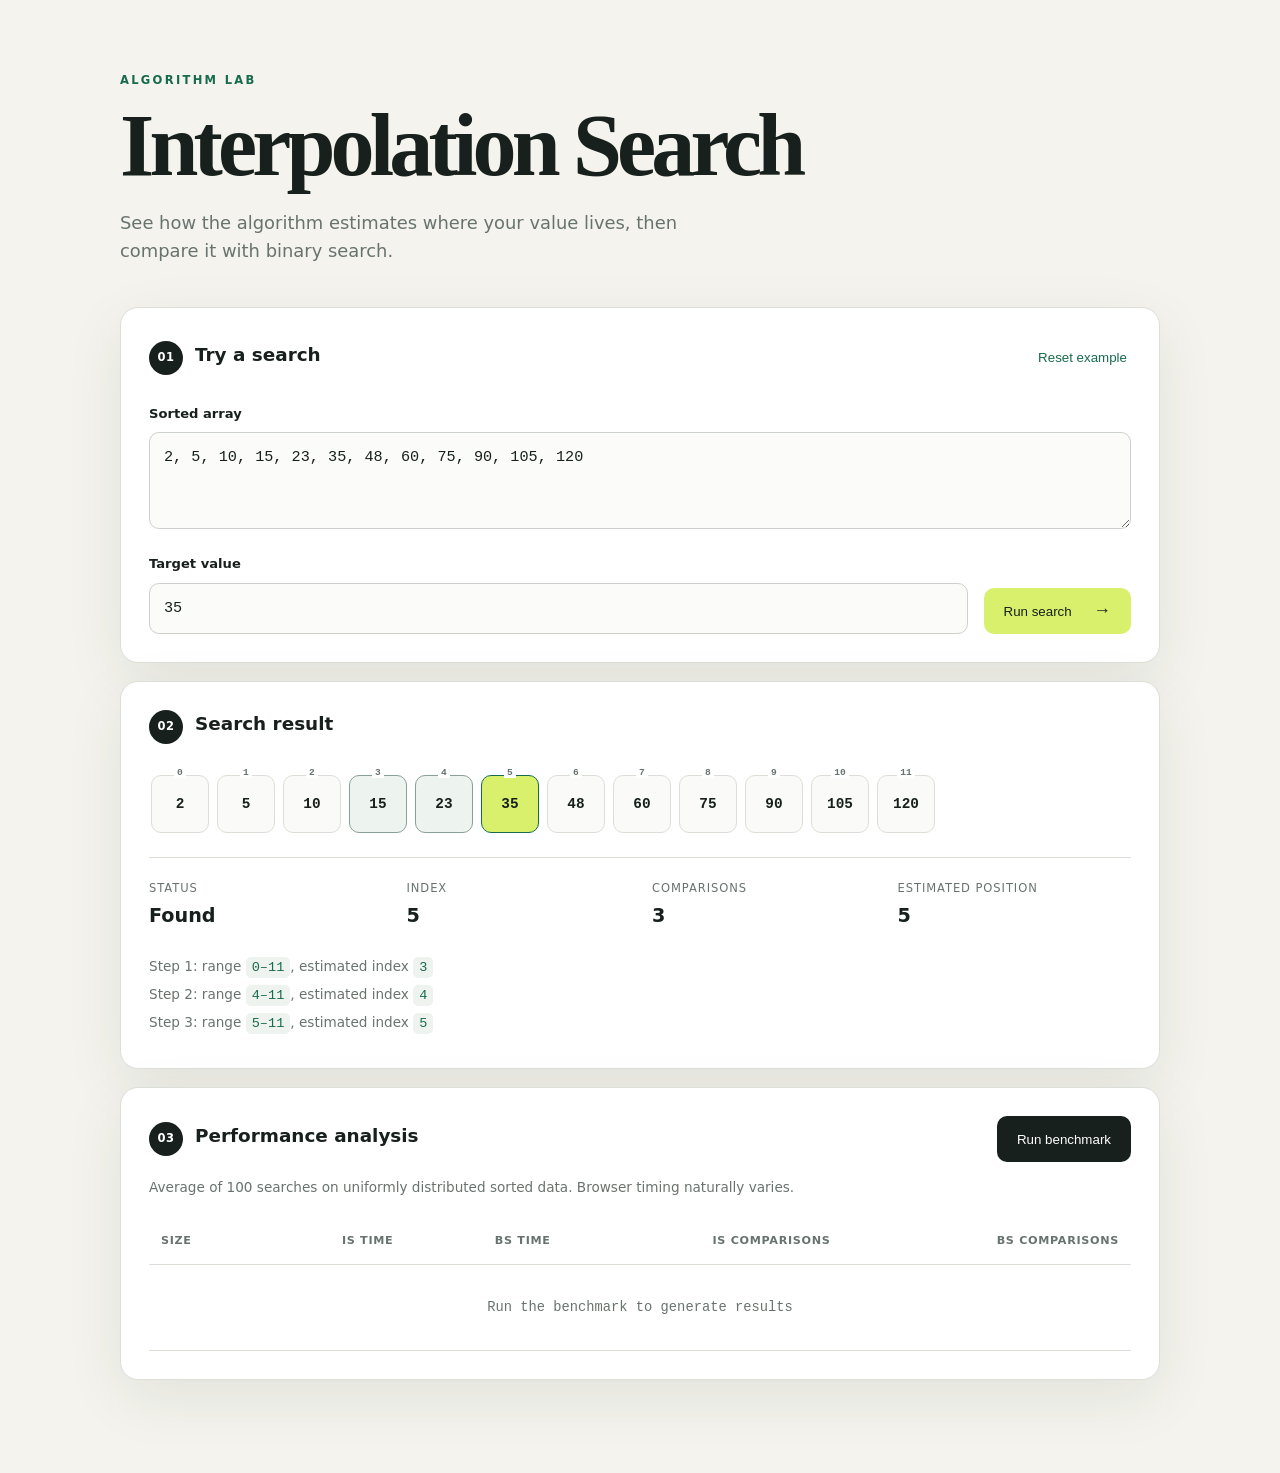
==== 2-Naive,Rabinkarp,KMP/index.html @ a6bd5bd3 "Rename Folder" ====
<!doctype html>
<html lang="en">
<head>
  <meta charset="UTF-8">
  <meta name="viewport" content="width=device-width, initial-scale=1.0">
  <title>Interpolation Search Visualizer</title>
  <link rel="stylesheet" href="styles.css">
</head>
<body>
  <main class="shell">
    <header>
      <div class="eyebrow">ALGORITHM LAB</div>
      <h1>Interpolation Search</h1>
      <p>See how the algorithm estimates where your value lives, then compare it with binary search.</p>
    </header>

    <section class="card controls" aria-labelledby="try-title">
      <div class="section-heading">
        <div><span class="step">01</span><h2 id="try-title">Try a search</h2></div>
        <button id="resetBtn" class="text-btn" type="button">Reset example</button>
      </div>
      <label for="arrayInput">Sorted array</label>
      <textarea id="arrayInput" rows="3" spellcheck="false">2, 5, 10, 15, 23, 35, 48, 60, 75, 90, 105, 120</textarea>
      <div class="field-row">
        <div class="field">
          <label for="targetInput">Target value</label>
          <input id="targetInput" type="number" value="35">
        </div>
        <button id="searchBtn" class="primary" type="button">Run search <span>→</span></button>
      </div>
      <p id="error" class="error" role="alert"></p>
    </section>

    <section class="card result" aria-labelledby="result-title">
      <div class="section-heading"><div><span class="step">02</span><h2 id="result-title">Search result</h2></div></div>
      <div id="arrayTrack" class="array-track" aria-live="polite"></div>
      <div class="stats">
        <div><span>Status</span><strong id="status">Ready</strong></div>
        <div><span>Index</span><strong id="index">—</strong></div>
        <div><span>Comparisons</span><strong id="comparisons">—</strong></div>
        <div><span>Estimated position</span><strong id="position">—</strong></div>
      </div>
      <div id="trace" class="trace"></div>
    </section>

    <section class="card benchmark" aria-labelledby="benchmark-title">
      <div class="section-heading">
        <div><span class="step">03</span><h2 id="benchmark-title">Performance analysis</h2></div>
        <button id="benchmarkBtn" class="secondary" type="button">Run benchmark</button>
      </div>
      <p class="hint">Average of 100 searches on uniformly distributed sorted data. Browser timing naturally varies.</p>
      <div class="table-wrap">
        <table>
          <thead><tr><th>Size</th><th>IS time</th><th>BS time</th><th>IS comparisons</th><th>BS comparisons</th></tr></thead>
          <tbody id="benchmarkBody"><tr><td colspan="5" class="empty">Run the benchmark to generate results</td></tr></tbody>
        </table>
      </div>
    </section>
  </main>
  <script src="app.js"></script>
</body>
</html>
---- 2-Naive,Rabinkarp,KMP/styles.css ----
:root{--ink:#17201c;--muted:#69736e;--paper:#f4f3ed;--card:#fff;--line:#dcded8;--green:#176b4d;--lime:#d8f06b;--red:#ad302c;--shadow:0 18px 60px rgba(30,45,37,.08)}
*{box-sizing:border-box} body{margin:0;background:var(--paper);color:var(--ink);font:16px/1.55 Inter,ui-sans-serif,system-ui,-apple-system,BlinkMacSystemFont,"Segoe UI",sans-serif}.shell{width:min(1040px,calc(100% - 32px));margin:0 auto;padding:72px 0 96px}header{max-width:700px;margin-bottom:42px}.eyebrow{font-size:.72rem;letter-spacing:.2em;font-weight:800;color:var(--green);margin-bottom:14px}h1{font-family:Georgia,serif;font-size:clamp(3rem,8vw,5.5rem);line-height:.95;letter-spacing:-.055em;margin:0 0 22px}header p{font-size:1.12rem;color:var(--muted);max-width:580px}h2{font-size:1.15rem;margin:0;display:inline}.card{background:var(--card);border:1px solid var(--line);border-radius:18px;padding:28px;margin-top:18px;box-shadow:var(--shadow)}.section-heading{display:flex;align-items:center;justify-content:space-between;gap:16px;margin-bottom:24px}.step{display:inline-grid;place-items:center;width:34px;height:34px;margin-right:12px;border-radius:50%;background:var(--ink);color:white;font-size:.72rem;font-weight:800;letter-spacing:.05em}label{display:block;font-weight:700;font-size:.82rem;margin-bottom:8px}textarea,input{width:100%;border:1px solid #cdd1cb;border-radius:10px;background:#fbfcf9;color:var(--ink);font:500 .95rem/1.5 ui-monospace,SFMono-Regular,Menlo,monospace;padding:13px 14px;outline:none;transition:.2s}textarea:focus,input:focus{border-color:var(--green);box-shadow:0 0 0 3px rgba(23,107,77,.13)}.field-row{display:flex;gap:16px;align-items:end;margin-top:18px}.field{flex:1}button{min-height:46px;border:0;border-radius:10px;padding:0 20px;font:750 .9rem inherit;cursor:pointer;transition:transform .18s,background .18s}button:focus-visible{outline:3px solid rgba(23,107,77,.3);outline-offset:2px}button:active{transform:scale(.98)}.primary{background:var(--lime);color:var(--ink)}.primary:hover{background:#cce354}.primary span{font-size:1.1rem;margin-left:18px}.secondary{background:var(--ink);color:#fff}.secondary:hover{background:var(--green)}.text-btn{background:transparent;color:var(--green);padding:0 4px;min-height:44px}.error{color:var(--red);font-weight:650;margin:12px 0 0;min-height:0}.error:empty{display:none}.array-track{display:flex;gap:8px;overflow-x:auto;padding:7px 2px 16px}.cell{flex:0 0 58px;height:58px;border:1px solid var(--line);border-radius:10px;display:grid;place-items:center;position:relative;font:700 .9rem ui-monospace,monospace;background:#fafbf8}.cell small{position:absolute;top:-9px;background:var(--card);color:var(--muted);font-size:.6rem;padding:0 3px}.cell.probed{border-color:#89a098;background:#edf3ef}.cell.found{border-color:var(--green);background:var(--lime)}.stats{display:grid;grid-template-columns:repeat(4,1fr);border-top:1px solid var(--line);margin-top:8px}.stats div{padding:22px 12px 5px}.stats div:first-child{padding-left:0}.stats span{display:block;color:var(--muted);font-size:.72rem;text-transform:uppercase;letter-spacing:.08em;margin-bottom:4px}.stats strong{font-size:1.2rem}.trace{margin-top:20px;color:var(--muted);font-size:.85rem}.trace p{margin:6px 0}.trace code{color:var(--green);background:#eef3ef;padding:3px 6px;border-radius:5px}.hint{color:var(--muted);font-size:.85rem;margin:-9px 0 20px}.table-wrap{overflow-x:auto}table{border-collapse:collapse;width:100%;font-variant-numeric:tabular-nums}th,td{padding:14px 12px;text-align:right;border-bottom:1px solid var(--line);white-space:nowrap}th:first-child,td:first-child{text-align:left}th{color:var(--muted);font-size:.7rem;text-transform:uppercase;letter-spacing:.06em}td{font-family:ui-monospace,monospace;font-size:.86rem}.empty{text-align:center!important;color:var(--muted);padding:32px}
@media(max-width:650px){.shell{padding-top:44px}.card{padding:20px}.field-row{display:block}.primary{width:100%;margin-top:16px}.stats{grid-template-columns:1fr 1fr}.section-heading{align-items:flex-start}.benchmark .section-heading{display:block}.benchmark .secondary{width:100%;margin-top:18px}h1{font-size:3.4rem}}
@media(prefers-reduced-motion:reduce){*{scroll-behavior:auto!important;transition:none!important}}
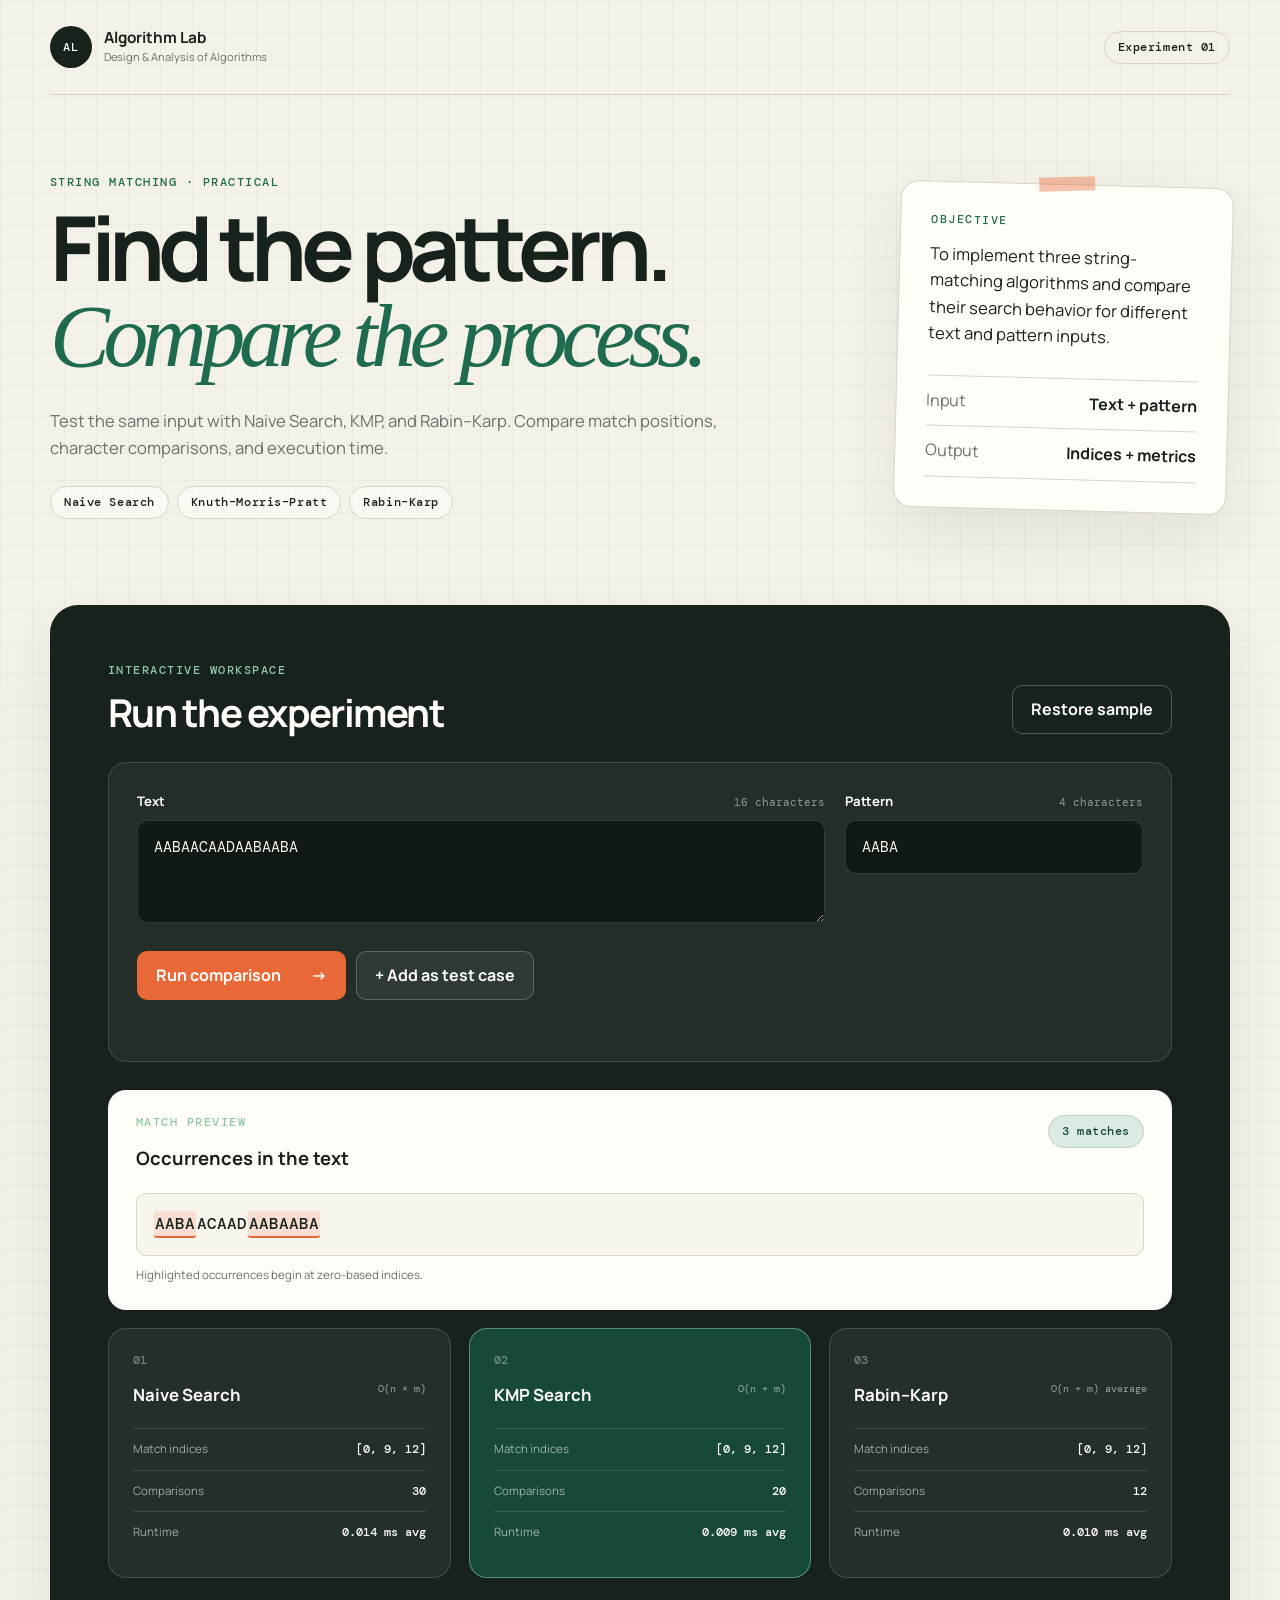
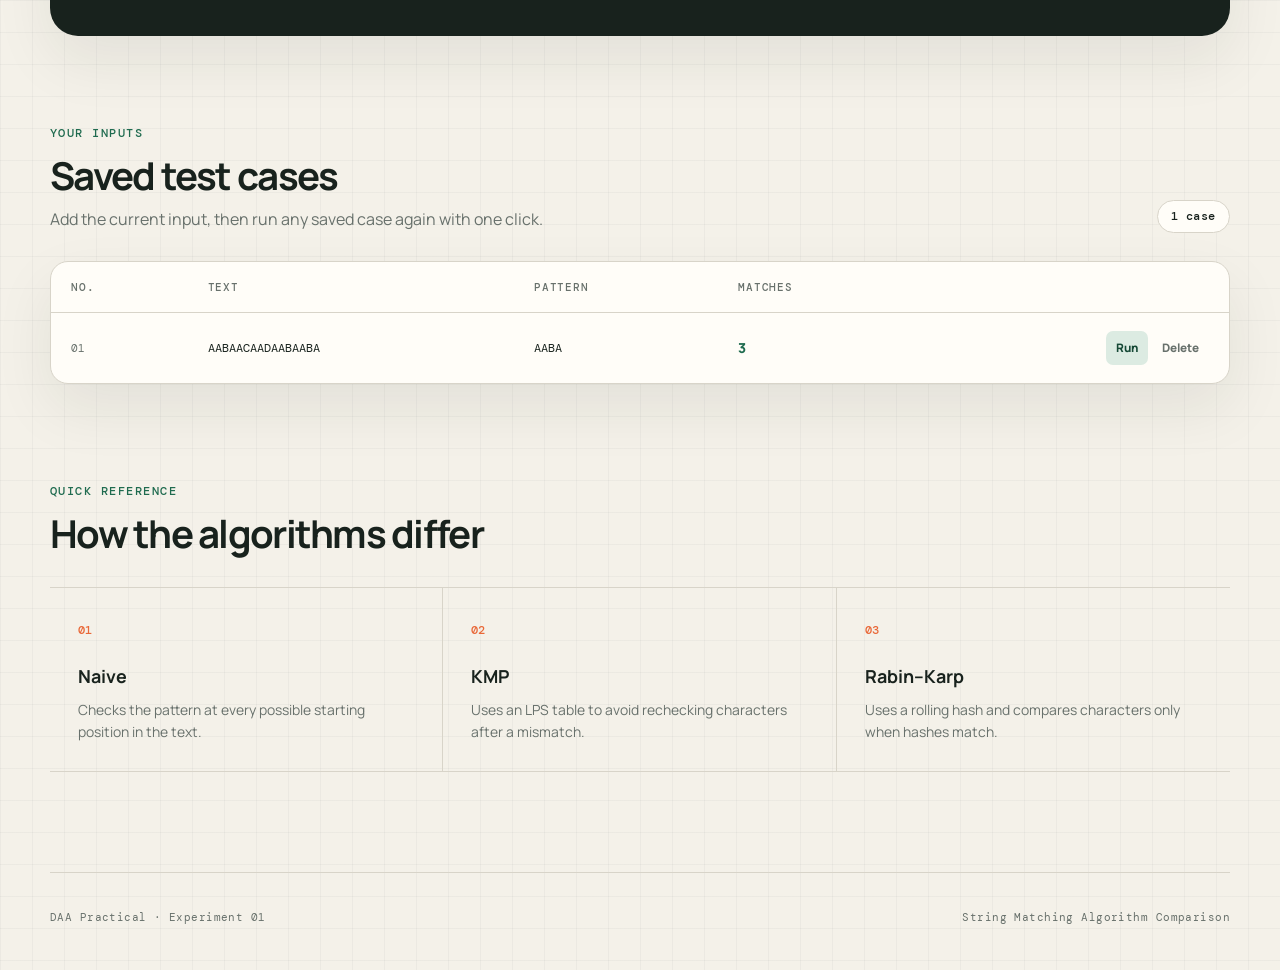
==== commit 03bf2cbe: "Delete and ADD files" ====
--- a/2-Naive,Rabinkarp,KMP/index.html
+++ b/2-Naive,Rabinkarp,KMP/index.html
@@ -1,62 +1,262 @@
-<!doctype html>
+<!DOCTYPE html>
 <html lang="en">
 <head>
   <meta charset="UTF-8">
   <meta name="viewport" content="width=device-width, initial-scale=1.0">
-  <title>Interpolation Search Visualizer</title>
+  <meta
+    name="description"
+    content="DAA practical comparing Naive, KMP, and Rabin-Karp string-matching algorithms."
+  >
+  <title>DAA Practical | String Matching Algorithms</title>
   <link rel="stylesheet" href="styles.css">
 </head>
 <body>
-  <main class="shell">
-    <header>
-      <div class="eyebrow">ALGORITHM LAB</div>
-      <h1>Interpolation Search</h1>
-      <p>See how the algorithm estimates where your value lives, then compare it with binary search.</p>
-    </header>
-
-    <section class="card controls" aria-labelledby="try-title">
+  <header class="site-header">
+    <a class="brand" href="#top" aria-label="Algorithm Lab home">
+      <span class="brand-mark">AL</span>
+      <span>
+        <strong>Algorithm Lab</strong>
+        <small>Design &amp; Analysis of Algorithms</small>
+      </span>
+    </a>
+    <span class="experiment-label">Experiment 01</span>
+  </header>
+
+  <main id="top">
+    <section class="hero" aria-labelledby="page-title">
+      <div class="hero-copy">
+        <p class="eyebrow">STRING MATCHING · PRACTICAL</p>
+        <h1 id="page-title">Find the pattern.<br><em>Compare the process.</em></h1>
+        <p class="hero-intro">
+          Test the same input with Naive Search, KMP, and Rabin–Karp.
+          Compare match positions, character comparisons, and execution time.
+        </p>
+        <div class="hero-tags" aria-label="Algorithms included">
+          <span>Naive Search</span>
+          <span>Knuth–Morris–Pratt</span>
+          <span>Rabin–Karp</span>
+        </div>
+      </div>
+
+      <aside class="objective-card">
+        <p class="card-kicker">OBJECTIVE</p>
+        <p>
+          To implement three string-matching algorithms and compare their
+          search behavior for different text and pattern inputs.
+        </p>
+        <dl>
+          <div>
+            <dt>Input</dt>
+            <dd>Text + pattern</dd>
+          </div>
+          <div>
+            <dt>Output</dt>
+            <dd>Indices + metrics</dd>
+          </div>
+        </dl>
+      </aside>
+    </section>
+
+    <section class="workspace" aria-labelledby="workspace-title">
       <div class="section-heading">
-        <div><span class="step">01</span><h2 id="try-title">Try a search</h2></div>
-        <button id="resetBtn" class="text-btn" type="button">Reset example</button>
-      </div>
-      <label for="arrayInput">Sorted array</label>
-      <textarea id="arrayInput" rows="3" spellcheck="false">2, 5, 10, 15, 23, 35, 48, 60, 75, 90, 105, 120</textarea>
-      <div class="field-row">
-        <div class="field">
-          <label for="targetInput">Target value</label>
-          <input id="targetInput" type="number" value="35">
-        </div>
-        <button id="searchBtn" class="primary" type="button">Run search <span>→</span></button>
-      </div>
-      <p id="error" class="error" role="alert"></p>
-    </section>
-
-    <section class="card result" aria-labelledby="result-title">
-      <div class="section-heading"><div><span class="step">02</span><h2 id="result-title">Search result</h2></div></div>
-      <div id="arrayTrack" class="array-track" aria-live="polite"></div>
-      <div class="stats">
-        <div><span>Status</span><strong id="status">Ready</strong></div>
-        <div><span>Index</span><strong id="index">—</strong></div>
-        <div><span>Comparisons</span><strong id="comparisons">—</strong></div>
-        <div><span>Estimated position</span><strong id="position">—</strong></div>
-      </div>
-      <div id="trace" class="trace"></div>
-    </section>
-
-    <section class="card benchmark" aria-labelledby="benchmark-title">
+        <div>
+          <p class="eyebrow">INTERACTIVE WORKSPACE</p>
+          <h2 id="workspace-title">Run the experiment</h2>
+        </div>
+        <button class="button button-ghost" id="load-sample-button" type="button">
+          Restore sample
+        </button>
+      </div>
+
+      <div class="input-panel">
+        <form id="search-form">
+          <div class="field field-wide">
+            <label for="text-input">
+              Text
+              <span id="text-count">16 characters</span>
+            </label>
+            <textarea
+              id="text-input"
+              name="text"
+              rows="3"
+              maxlength="5000"
+              spellcheck="false"
+              required
+            >AABAACAADAABAABA</textarea>
+          </div>
+
+          <div class="field">
+            <label for="pattern-input">
+              Pattern
+              <span id="pattern-count">4 characters</span>
+            </label>
+            <input
+              id="pattern-input"
+              name="pattern"
+              type="text"
+              value="AABA"
+              maxlength="500"
+              spellcheck="false"
+              required
+            >
+          </div>
+
+          <div class="form-actions">
+            <button class="button button-primary" type="submit">
+              <span>Run comparison</span>
+              <span aria-hidden="true">→</span>
+            </button>
+            <button class="button button-secondary" id="add-case-button" type="button">
+              + Add as test case
+            </button>
+          </div>
+          <p class="form-message" id="form-message" role="alert" aria-live="polite"></p>
+        </form>
+      </div>
+
+      <div class="results-region" id="results-region" aria-live="polite">
+        <div class="match-preview">
+          <div class="preview-heading">
+            <div>
+              <p class="card-kicker">MATCH PREVIEW</p>
+              <h3>Occurrences in the text</h3>
+            </div>
+            <span class="match-count" id="match-count">3 matches</span>
+          </div>
+          <div class="text-preview" id="text-preview" aria-label="Text with matches highlighted"></div>
+          <p class="index-note">Highlighted occurrences begin at zero-based indices.</p>
+        </div>
+
+        <div class="result-grid" id="result-grid">
+          <article class="result-card" data-algorithm="naive">
+            <div class="result-number">01</div>
+            <div class="result-title">
+              <h3>Naive Search</h3>
+              <span>O(n × m)</span>
+            </div>
+            <dl>
+              <div>
+                <dt>Match indices</dt>
+                <dd class="result-matches">—</dd>
+              </div>
+              <div>
+                <dt>Comparisons</dt>
+                <dd class="result-comparisons">—</dd>
+              </div>
+              <div>
+                <dt>Runtime</dt>
+                <dd class="result-time">—</dd>
+              </div>
+            </dl>
+          </article>
+
+          <article class="result-card featured" data-algorithm="kmp">
+            <div class="result-number">02</div>
+            <div class="result-title">
+              <h3>KMP Search</h3>
+              <span>O(n + m)</span>
+            </div>
+            <dl>
+              <div>
+                <dt>Match indices</dt>
+                <dd class="result-matches">—</dd>
+              </div>
+              <div>
+                <dt>Comparisons</dt>
+                <dd class="result-comparisons">—</dd>
+              </div>
+              <div>
+                <dt>Runtime</dt>
+                <dd class="result-time">—</dd>
+              </div>
+            </dl>
+          </article>
+
+          <article class="result-card" data-algorithm="rabin-karp">
+            <div class="result-number">03</div>
+            <div class="result-title">
+              <h3>Rabin–Karp</h3>
+              <span>O(n + m) average</span>
+            </div>
+            <dl>
+              <div>
+                <dt>Match indices</dt>
+                <dd class="result-matches">—</dd>
+              </div>
+              <div>
+                <dt>Comparisons</dt>
+                <dd class="result-comparisons">—</dd>
+              </div>
+              <div>
+                <dt>Runtime</dt>
+                <dd class="result-time">—</dd>
+              </div>
+            </dl>
+          </article>
+        </div>
+      </div>
+    </section>
+
+    <section class="test-cases" aria-labelledby="test-cases-title">
       <div class="section-heading">
-        <div><span class="step">03</span><h2 id="benchmark-title">Performance analysis</h2></div>
-        <button id="benchmarkBtn" class="secondary" type="button">Run benchmark</button>
-      </div>
-      <p class="hint">Average of 100 searches on uniformly distributed sorted data. Browser timing naturally varies.</p>
+        <div>
+          <p class="eyebrow">YOUR INPUTS</p>
+          <h2 id="test-cases-title">Saved test cases</h2>
+          <p class="section-description">
+            Add the current input, then run any saved case again with one click.
+          </p>
+        </div>
+        <span class="case-total" id="case-total">1 case</span>
+      </div>
+
       <div class="table-wrap">
         <table>
-          <thead><tr><th>Size</th><th>IS time</th><th>BS time</th><th>IS comparisons</th><th>BS comparisons</th></tr></thead>
-          <tbody id="benchmarkBody"><tr><td colspan="5" class="empty">Run the benchmark to generate results</td></tr></tbody>
+          <thead>
+            <tr>
+              <th scope="col">No.</th>
+              <th scope="col">Text</th>
+              <th scope="col">Pattern</th>
+              <th scope="col">Matches</th>
+              <th scope="col"><span class="sr-only">Actions</span></th>
+            </tr>
+          </thead>
+          <tbody id="test-case-body"></tbody>
         </table>
       </div>
+      <div class="empty-state" id="empty-state" hidden>
+        No saved cases yet. Enter a text and pattern above, then select
+        <strong>Add as test case</strong>.
+      </div>
+    </section>
+
+    <section class="notes" aria-labelledby="notes-title">
+      <p class="eyebrow">QUICK REFERENCE</p>
+      <h2 id="notes-title">How the algorithms differ</h2>
+      <div class="notes-grid">
+        <article>
+          <span>01</span>
+          <h3>Naive</h3>
+          <p>Checks the pattern at every possible starting position in the text.</p>
+        </article>
+        <article>
+          <span>02</span>
+          <h3>KMP</h3>
+          <p>Uses an LPS table to avoid rechecking characters after a mismatch.</p>
+        </article>
+        <article>
+          <span>03</span>
+          <h3>Rabin–Karp</h3>
+          <p>Uses a rolling hash and compares characters only when hashes match.</p>
+        </article>
+      </div>
     </section>
   </main>
-  <script src="app.js"></script>
+
+  <footer>
+    <p>DAA Practical · Experiment 01</p>
+    <p>String Matching Algorithm Comparison</p>
+  </footer>
+
+  <script src="script.js"></script>
 </body>
 </html>
--- a/2-Naive,Rabinkarp,KMP/styles.css
+++ b/2-Naive,Rabinkarp,KMP/styles.css
@@ -1,4 +1,771 @@
-:root{--ink:#17201c;--muted:#69736e;--paper:#f4f3ed;--card:#fff;--line:#dcded8;--green:#176b4d;--lime:#d8f06b;--red:#ad302c;--shadow:0 18px 60px rgba(30,45,37,.08)}
-*{box-sizing:border-box} body{margin:0;background:var(--paper);color:var(--ink);font:16px/1.55 Inter,ui-sans-serif,system-ui,-apple-system,BlinkMacSystemFont,"Segoe UI",sans-serif}.shell{width:min(1040px,calc(100% - 32px));margin:0 auto;padding:72px 0 96px}header{max-width:700px;margin-bottom:42px}.eyebrow{font-size:.72rem;letter-spacing:.2em;font-weight:800;color:var(--green);margin-bottom:14px}h1{font-family:Georgia,serif;font-size:clamp(3rem,8vw,5.5rem);line-height:.95;letter-spacing:-.055em;margin:0 0 22px}header p{font-size:1.12rem;color:var(--muted);max-width:580px}h2{font-size:1.15rem;margin:0;display:inline}.card{background:var(--card);border:1px solid var(--line);border-radius:18px;padding:28px;margin-top:18px;box-shadow:var(--shadow)}.section-heading{display:flex;align-items:center;justify-content:space-between;gap:16px;margin-bottom:24px}.step{display:inline-grid;place-items:center;width:34px;height:34px;margin-right:12px;border-radius:50%;background:var(--ink);color:white;font-size:.72rem;font-weight:800;letter-spacing:.05em}label{display:block;font-weight:700;font-size:.82rem;margin-bottom:8px}textarea,input{width:100%;border:1px solid #cdd1cb;border-radius:10px;background:#fbfcf9;color:var(--ink);font:500 .95rem/1.5 ui-monospace,SFMono-Regular,Menlo,monospace;padding:13px 14px;outline:none;transition:.2s}textarea:focus,input:focus{border-color:var(--green);box-shadow:0 0 0 3px rgba(23,107,77,.13)}.field-row{display:flex;gap:16px;align-items:end;margin-top:18px}.field{flex:1}button{min-height:46px;border:0;border-radius:10px;padding:0 20px;font:750 .9rem inherit;cursor:pointer;transition:transform .18s,background .18s}button:focus-visible{outline:3px solid rgba(23,107,77,.3);outline-offset:2px}button:active{transform:scale(.98)}.primary{background:var(--lime);color:var(--ink)}.primary:hover{background:#cce354}.primary span{font-size:1.1rem;margin-left:18px}.secondary{background:var(--ink);color:#fff}.secondary:hover{background:var(--green)}.text-btn{background:transparent;color:var(--green);padding:0 4px;min-height:44px}.error{color:var(--red);font-weight:650;margin:12px 0 0;min-height:0}.error:empty{display:none}.array-track{display:flex;gap:8px;overflow-x:auto;padding:7px 2px 16px}.cell{flex:0 0 58px;height:58px;border:1px solid var(--line);border-radius:10px;display:grid;place-items:center;position:relative;font:700 .9rem ui-monospace,monospace;background:#fafbf8}.cell small{position:absolute;top:-9px;background:var(--card);color:var(--muted);font-size:.6rem;padding:0 3px}.cell.probed{border-color:#89a098;background:#edf3ef}.cell.found{border-color:var(--green);background:var(--lime)}.stats{display:grid;grid-template-columns:repeat(4,1fr);border-top:1px solid var(--line);margin-top:8px}.stats div{padding:22px 12px 5px}.stats div:first-child{padding-left:0}.stats span{display:block;color:var(--muted);font-size:.72rem;text-transform:uppercase;letter-spacing:.08em;margin-bottom:4px}.stats strong{font-size:1.2rem}.trace{margin-top:20px;color:var(--muted);font-size:.85rem}.trace p{margin:6px 0}.trace code{color:var(--green);background:#eef3ef;padding:3px 6px;border-radius:5px}.hint{color:var(--muted);font-size:.85rem;margin:-9px 0 20px}.table-wrap{overflow-x:auto}table{border-collapse:collapse;width:100%;font-variant-numeric:tabular-nums}th,td{padding:14px 12px;text-align:right;border-bottom:1px solid var(--line);white-space:nowrap}th:first-child,td:first-child{text-align:left}th{color:var(--muted);font-size:.7rem;text-transform:uppercase;letter-spacing:.06em}td{font-family:ui-monospace,monospace;font-size:.86rem}.empty{text-align:center!important;color:var(--muted);padding:32px}
-@media(max-width:650px){.shell{padding-top:44px}.card{padding:20px}.field-row{display:block}.primary{width:100%;margin-top:16px}.stats{grid-template-columns:1fr 1fr}.section-heading{align-items:flex-start}.benchmark .section-heading{display:block}.benchmark .secondary{width:100%;margin-top:18px}h1{font-size:3.4rem}}
-@media(prefers-reduced-motion:reduce){*{scroll-behavior:auto!important;transition:none!important}}
+@import url("https://fonts.googleapis.com/css2?family=DM+Mono:wght@400;500&family=Manrope:wght@400;500;600;700;800&display=swap");
+
+:root {
+  --ink: #18221d;
+  --muted: #68716c;
+  --paper: #f4f1e9;
+  --surface: #fffdf8;
+  --line: #d8d4c9;
+  --green: #1f6b4f;
+  --green-dark: #164936;
+  --green-soft: #dcebe2;
+  --orange: #e96838;
+  --orange-soft: #f8ded0;
+  --shadow: 0 24px 60px rgba(24, 34, 29, 0.08);
+  --radius: 18px;
+}
+
+* {
+  box-sizing: border-box;
+}
+
+html {
+  scroll-behavior: smooth;
+}
+
+body {
+  margin: 0;
+  background:
+    linear-gradient(rgba(24, 34, 29, 0.035) 1px, transparent 1px),
+    linear-gradient(90deg, rgba(24, 34, 29, 0.035) 1px, transparent 1px),
+    var(--paper);
+  background-size: 32px 32px;
+  color: var(--ink);
+  font-family: "Manrope", Arial, sans-serif;
+  line-height: 1.6;
+}
+
+button,
+input,
+textarea {
+  font: inherit;
+}
+
+button {
+  color: inherit;
+}
+
+.site-header {
+  width: min(1180px, calc(100% - 40px));
+  margin: 0 auto;
+  padding: 26px 0;
+  display: flex;
+  align-items: center;
+  justify-content: space-between;
+  border-bottom: 1px solid var(--line);
+}
+
+.brand {
+  color: inherit;
+  display: inline-flex;
+  align-items: center;
+  gap: 12px;
+  text-decoration: none;
+}
+
+.brand-mark {
+  width: 42px;
+  height: 42px;
+  border-radius: 50%;
+  display: grid;
+  place-items: center;
+  background: var(--ink);
+  color: var(--surface);
+  font: 500 0.75rem "DM Mono", monospace;
+  letter-spacing: 0.08em;
+}
+
+.brand strong,
+.brand small {
+  display: block;
+}
+
+.brand strong {
+  font-size: 0.96rem;
+  line-height: 1.3;
+}
+
+.brand small {
+  color: var(--muted);
+  font-size: 0.69rem;
+}
+
+.experiment-label,
+.hero-tags span,
+.case-total,
+.match-count {
+  border: 1px solid var(--line);
+  border-radius: 999px;
+  font: 500 0.72rem "DM Mono", monospace;
+  letter-spacing: 0.05em;
+  padding: 8px 13px;
+}
+
+main {
+  overflow: hidden;
+}
+
+.hero,
+.workspace,
+.test-cases,
+.notes,
+footer {
+  width: min(1180px, calc(100% - 40px));
+  margin-inline: auto;
+}
+
+.hero {
+  min-height: 510px;
+  padding: 76px 0 82px;
+  display: grid;
+  grid-template-columns: minmax(0, 1.5fr) minmax(280px, 0.65fr);
+  gap: 80px;
+  align-items: center;
+}
+
+.eyebrow,
+.card-kicker {
+  margin: 0 0 14px;
+  color: var(--green);
+  font: 500 0.72rem "DM Mono", monospace;
+  letter-spacing: 0.13em;
+}
+
+.hero h1 {
+  max-width: 800px;
+  margin: 0;
+  font-size: clamp(3.2rem, 7vw, 6.5rem);
+  font-weight: 700;
+  letter-spacing: -0.07em;
+  line-height: 0.95;
+}
+
+.hero h1 em {
+  color: var(--green);
+  font-family: Georgia, "Times New Roman", serif;
+  font-weight: 400;
+}
+
+.hero-intro {
+  max-width: 680px;
+  margin: 30px 0 25px;
+  color: var(--muted);
+  font-size: 1.04rem;
+}
+
+.hero-tags {
+  display: flex;
+  flex-wrap: wrap;
+  gap: 8px;
+}
+
+.hero-tags span {
+  background: rgba(255, 253, 248, 0.6);
+}
+
+.objective-card {
+  position: relative;
+  padding: 30px;
+  border: 1px solid var(--line);
+  border-radius: var(--radius);
+  background: var(--surface);
+  box-shadow: var(--shadow);
+  transform: rotate(1.5deg);
+}
+
+.objective-card::before {
+  content: "";
+  position: absolute;
+  width: 56px;
+  height: 14px;
+  top: -8px;
+  left: calc(50% - 28px);
+  background: rgba(233, 104, 56, 0.4);
+  transform: rotate(-3deg);
+}
+
+.objective-card > p:nth-child(2) {
+  margin: 0 0 28px;
+  font-size: 1.03rem;
+}
+
+.objective-card dl {
+  margin: 0;
+  border-top: 1px solid var(--line);
+}
+
+.objective-card dl div {
+  padding: 12px 0;
+  display: flex;
+  justify-content: space-between;
+  gap: 16px;
+  border-bottom: 1px solid var(--line);
+}
+
+.objective-card dt {
+  color: var(--muted);
+}
+
+.objective-card dd {
+  margin: 0;
+  font-weight: 700;
+  text-align: right;
+}
+
+.workspace {
+  padding: 58px;
+  border-radius: 28px;
+  background: var(--ink);
+  color: var(--surface);
+  box-shadow: var(--shadow);
+}
+
+.section-heading {
+  margin-bottom: 28px;
+  display: flex;
+  align-items: end;
+  justify-content: space-between;
+  gap: 24px;
+}
+
+.section-heading h2,
+.notes h2 {
+  margin: 0;
+  font-size: clamp(1.8rem, 3vw, 2.8rem);
+  letter-spacing: -0.045em;
+  line-height: 1.1;
+}
+
+.workspace .eyebrow,
+.workspace .card-kicker {
+  color: #8fc8a9;
+}
+
+.button {
+  min-height: 46px;
+  padding: 11px 18px;
+  border: 1px solid transparent;
+  border-radius: 10px;
+  cursor: pointer;
+  font-weight: 700;
+  transition: transform 160ms ease, background 160ms ease, border-color 160ms ease;
+}
+
+.button:hover {
+  transform: translateY(-2px);
+}
+
+.button:focus-visible,
+input:focus-visible,
+textarea:focus-visible,
+.table-action:focus-visible {
+  outline: 3px solid rgba(233, 104, 56, 0.45);
+  outline-offset: 3px;
+}
+
+.button-ghost {
+  border-color: rgba(255, 255, 255, 0.25);
+  background: transparent;
+  color: var(--surface);
+}
+
+.button-primary {
+  min-width: 190px;
+  display: flex;
+  align-items: center;
+  justify-content: space-between;
+  gap: 30px;
+  background: var(--orange);
+  color: #fff;
+}
+
+.button-primary:hover {
+  background: #f17748;
+}
+
+.button-secondary {
+  border-color: rgba(255, 255, 255, 0.22);
+  background: rgba(255, 255, 255, 0.06);
+  color: var(--surface);
+}
+
+.input-panel {
+  padding: 28px;
+  border: 1px solid rgba(255, 255, 255, 0.14);
+  border-radius: var(--radius);
+  background: rgba(255, 255, 255, 0.055);
+}
+
+#search-form {
+  display: grid;
+  grid-template-columns: minmax(0, 1.5fr) minmax(220px, 0.65fr);
+  gap: 20px;
+}
+
+.field {
+  min-width: 0;
+}
+
+.field label {
+  margin-bottom: 8px;
+  display: flex;
+  align-items: center;
+  justify-content: space-between;
+  gap: 12px;
+  font-size: 0.82rem;
+  font-weight: 700;
+}
+
+.field label span {
+  color: rgba(255, 255, 255, 0.5);
+  font: 400 0.67rem "DM Mono", monospace;
+}
+
+.field input,
+.field textarea {
+  width: 100%;
+  border: 1px solid rgba(255, 255, 255, 0.15);
+  border-radius: 10px;
+  background: #111914;
+  color: #f8f3e8;
+  font: 400 0.95rem/1.6 "DM Mono", monospace;
+  padding: 14px 16px;
+  resize: vertical;
+}
+
+.field input {
+  height: 54px;
+}
+
+.field textarea {
+  min-height: 96px;
+}
+
+.form-actions {
+  grid-column: 1 / -1;
+  display: flex;
+  flex-wrap: wrap;
+  gap: 10px;
+}
+
+.form-message {
+  min-height: 1.4em;
+  margin: -6px 0 0;
+  grid-column: 1 / -1;
+  color: #ffad8f;
+  font-size: 0.82rem;
+}
+
+.results-region {
+  margin-top: 28px;
+}
+
+.match-preview {
+  margin-bottom: 18px;
+  padding: 25px 28px;
+  border-radius: var(--radius);
+  background: var(--surface);
+  color: var(--ink);
+}
+
+.preview-heading {
+  display: flex;
+  align-items: start;
+  justify-content: space-between;
+  gap: 18px;
+}
+
+.preview-heading h3 {
+  margin: 0;
+  font-size: 1.15rem;
+}
+
+.match-count {
+  flex: 0 0 auto;
+  border-color: #b9d2c3;
+  background: var(--green-soft);
+  color: var(--green-dark);
+}
+
+.text-preview {
+  min-height: 63px;
+  margin-top: 20px;
+  padding: 16px;
+  overflow-wrap: anywhere;
+  border: 1px solid var(--line);
+  border-radius: 10px;
+  background: #f7f4ec;
+  font: 500 0.98rem/1.8 "DM Mono", monospace;
+}
+
+.text-preview mark {
+  margin: 0 1px;
+  border-bottom: 2px solid var(--orange);
+  border-radius: 3px;
+  background: var(--orange-soft);
+  color: var(--ink);
+  padding: 2px 1px;
+}
+
+.index-note {
+  margin: 10px 0 0;
+  color: var(--muted);
+  font-size: 0.72rem;
+}
+
+.result-grid {
+  display: grid;
+  grid-template-columns: repeat(3, minmax(0, 1fr));
+  gap: 18px;
+}
+
+.result-card {
+  min-width: 0;
+  padding: 24px;
+  border: 1px solid rgba(255, 255, 255, 0.15);
+  border-radius: var(--radius);
+  background: rgba(255, 255, 255, 0.06);
+}
+
+.result-card.featured {
+  border-color: rgba(143, 200, 169, 0.55);
+  background: var(--green-dark);
+}
+
+.result-number {
+  color: rgba(255, 255, 255, 0.38);
+  font: 500 0.72rem "DM Mono", monospace;
+}
+
+.result-title {
+  margin: 14px 0 20px;
+  display: flex;
+  align-items: start;
+  justify-content: space-between;
+  gap: 12px;
+}
+
+.result-title h3 {
+  margin: 0;
+  font-size: 1.05rem;
+}
+
+.result-title span {
+  color: rgba(255, 255, 255, 0.56);
+  font: 400 0.64rem "DM Mono", monospace;
+  text-align: right;
+}
+
+.result-card dl {
+  margin: 0;
+}
+
+.result-card dl div {
+  padding: 11px 0;
+  display: flex;
+  align-items: baseline;
+  justify-content: space-between;
+  gap: 12px;
+  border-top: 1px solid rgba(255, 255, 255, 0.12);
+}
+
+.result-card dt {
+  color: rgba(255, 255, 255, 0.58);
+  font-size: 0.72rem;
+}
+
+.result-card dd {
+  min-width: 0;
+  margin: 0;
+  overflow-wrap: anywhere;
+  font: 500 0.76rem "DM Mono", monospace;
+  text-align: right;
+}
+
+.test-cases {
+  padding: 90px 0;
+}
+
+.section-description {
+  max-width: 620px;
+  margin: 10px 0 0;
+  color: var(--muted);
+}
+
+.case-total {
+  background: var(--surface);
+}
+
+.table-wrap {
+  overflow-x: auto;
+  border: 1px solid var(--line);
+  border-radius: var(--radius);
+  background: var(--surface);
+  box-shadow: var(--shadow);
+}
+
+table {
+  width: 100%;
+  border-collapse: collapse;
+}
+
+th,
+td {
+  padding: 18px 20px;
+  border-bottom: 1px solid var(--line);
+  text-align: left;
+  vertical-align: middle;
+}
+
+th {
+  color: var(--muted);
+  font: 500 0.68rem "DM Mono", monospace;
+  letter-spacing: 0.08em;
+  text-transform: uppercase;
+}
+
+td {
+  font-size: 0.86rem;
+}
+
+tbody tr:last-child td {
+  border-bottom: 0;
+}
+
+.case-code {
+  display: block;
+  max-width: 380px;
+  overflow: hidden;
+  text-overflow: ellipsis;
+  white-space: nowrap;
+  font: 400 0.78rem "DM Mono", monospace;
+}
+
+.case-index {
+  color: var(--muted);
+  font: 400 0.7rem "DM Mono", monospace;
+}
+
+.case-matches {
+  color: var(--green);
+  font-weight: 800;
+}
+
+.case-actions {
+  white-space: nowrap;
+  text-align: right;
+}
+
+.table-action {
+  padding: 8px 10px;
+  border: 0;
+  border-radius: 7px;
+  background: var(--green-soft);
+  color: var(--green-dark);
+  cursor: pointer;
+  font-size: 0.73rem;
+  font-weight: 800;
+}
+
+.table-action.delete {
+  margin-left: 4px;
+  background: transparent;
+  color: var(--muted);
+}
+
+.table-action:hover {
+  filter: brightness(0.96);
+}
+
+.empty-state {
+  padding: 38px;
+  border: 1px dashed var(--line);
+  border-radius: var(--radius);
+  color: var(--muted);
+  text-align: center;
+}
+
+.notes {
+  padding: 10px 0 100px;
+}
+
+.notes-grid {
+  margin-top: 32px;
+  display: grid;
+  grid-template-columns: repeat(3, 1fr);
+  border-top: 1px solid var(--line);
+  border-bottom: 1px solid var(--line);
+}
+
+.notes-grid article {
+  padding: 28px;
+  border-right: 1px solid var(--line);
+}
+
+.notes-grid article:last-child {
+  border-right: 0;
+}
+
+.notes-grid span {
+  color: var(--orange);
+  font: 500 0.72rem "DM Mono", monospace;
+}
+
+.notes-grid h3 {
+  margin: 20px 0 8px;
+  font-size: 1.12rem;
+}
+
+.notes-grid p {
+  margin: 0;
+  color: var(--muted);
+  font-size: 0.87rem;
+}
+
+footer {
+  padding: 26px 0 35px;
+  display: flex;
+  justify-content: space-between;
+  border-top: 1px solid var(--line);
+  color: var(--muted);
+  font: 400 0.68rem "DM Mono", monospace;
+  letter-spacing: 0.04em;
+}
+
+.sr-only {
+  position: absolute;
+  width: 1px;
+  height: 1px;
+  padding: 0;
+  margin: -1px;
+  overflow: hidden;
+  clip: rect(0, 0, 0, 0);
+  white-space: nowrap;
+  border: 0;
+}
+
+@media (max-width: 900px) {
+  .hero {
+    grid-template-columns: 1fr;
+    gap: 42px;
+  }
+
+  .objective-card {
+    max-width: 560px;
+  }
+
+  .workspace {
+    padding: 38px 28px;
+  }
+
+  .result-grid {
+    grid-template-columns: 1fr;
+  }
+
+  .notes-grid {
+    grid-template-columns: 1fr;
+  }
+
+  .notes-grid article {
+    border-right: 0;
+    border-bottom: 1px solid var(--line);
+  }
+
+  .notes-grid article:last-child {
+    border-bottom: 0;
+  }
+}
+
+@media (max-width: 640px) {
+  .site-header,
+  .hero,
+  .workspace,
+  .test-cases,
+  .notes,
+  footer {
+    width: min(100% - 24px, 1180px);
+  }
+
+  .site-header {
+    padding: 18px 0;
+  }
+
+  .brand small {
+    display: none;
+  }
+
+  .experiment-label {
+    padding: 7px 10px;
+    font-size: 0.62rem;
+  }
+
+  .hero {
+    min-height: auto;
+    padding: 58px 0;
+  }
+
+  .hero h1 {
+    font-size: clamp(2.8rem, 15vw, 4.2rem);
+  }
+
+  .workspace {
+    width: 100%;
+    padding: 40px 18px;
+    border-radius: 0;
+  }
+
+  .section-heading,
+  .preview-heading {
+    align-items: flex-start;
+    flex-direction: column;
+  }
+
+  #search-form {
+    grid-template-columns: 1fr;
+  }
+
+  .button {
+    width: 100%;
+  }
+
+  .form-actions {
+    display: grid;
+  }
+
+  .test-cases {
+    padding: 70px 0;
+  }
+
+  th,
+  td {
+    padding: 15px 13px;
+  }
+
+  th:nth-child(1),
+  td:nth-child(1),
+  th:nth-child(4),
+  td:nth-child(4) {
+    display: none;
+  }
+
+  .case-code {
+    max-width: 160px;
+  }
+
+  footer {
+    gap: 10px;
+    flex-direction: column;
+  }
+}
+
+@media (prefers-reduced-motion: reduce) {
+  html {
+    scroll-behavior: auto;
+  }
+
+  *,
+  *::before,
+  *::after {
+    transition-duration: 0.01ms !important;
+  }
+}
